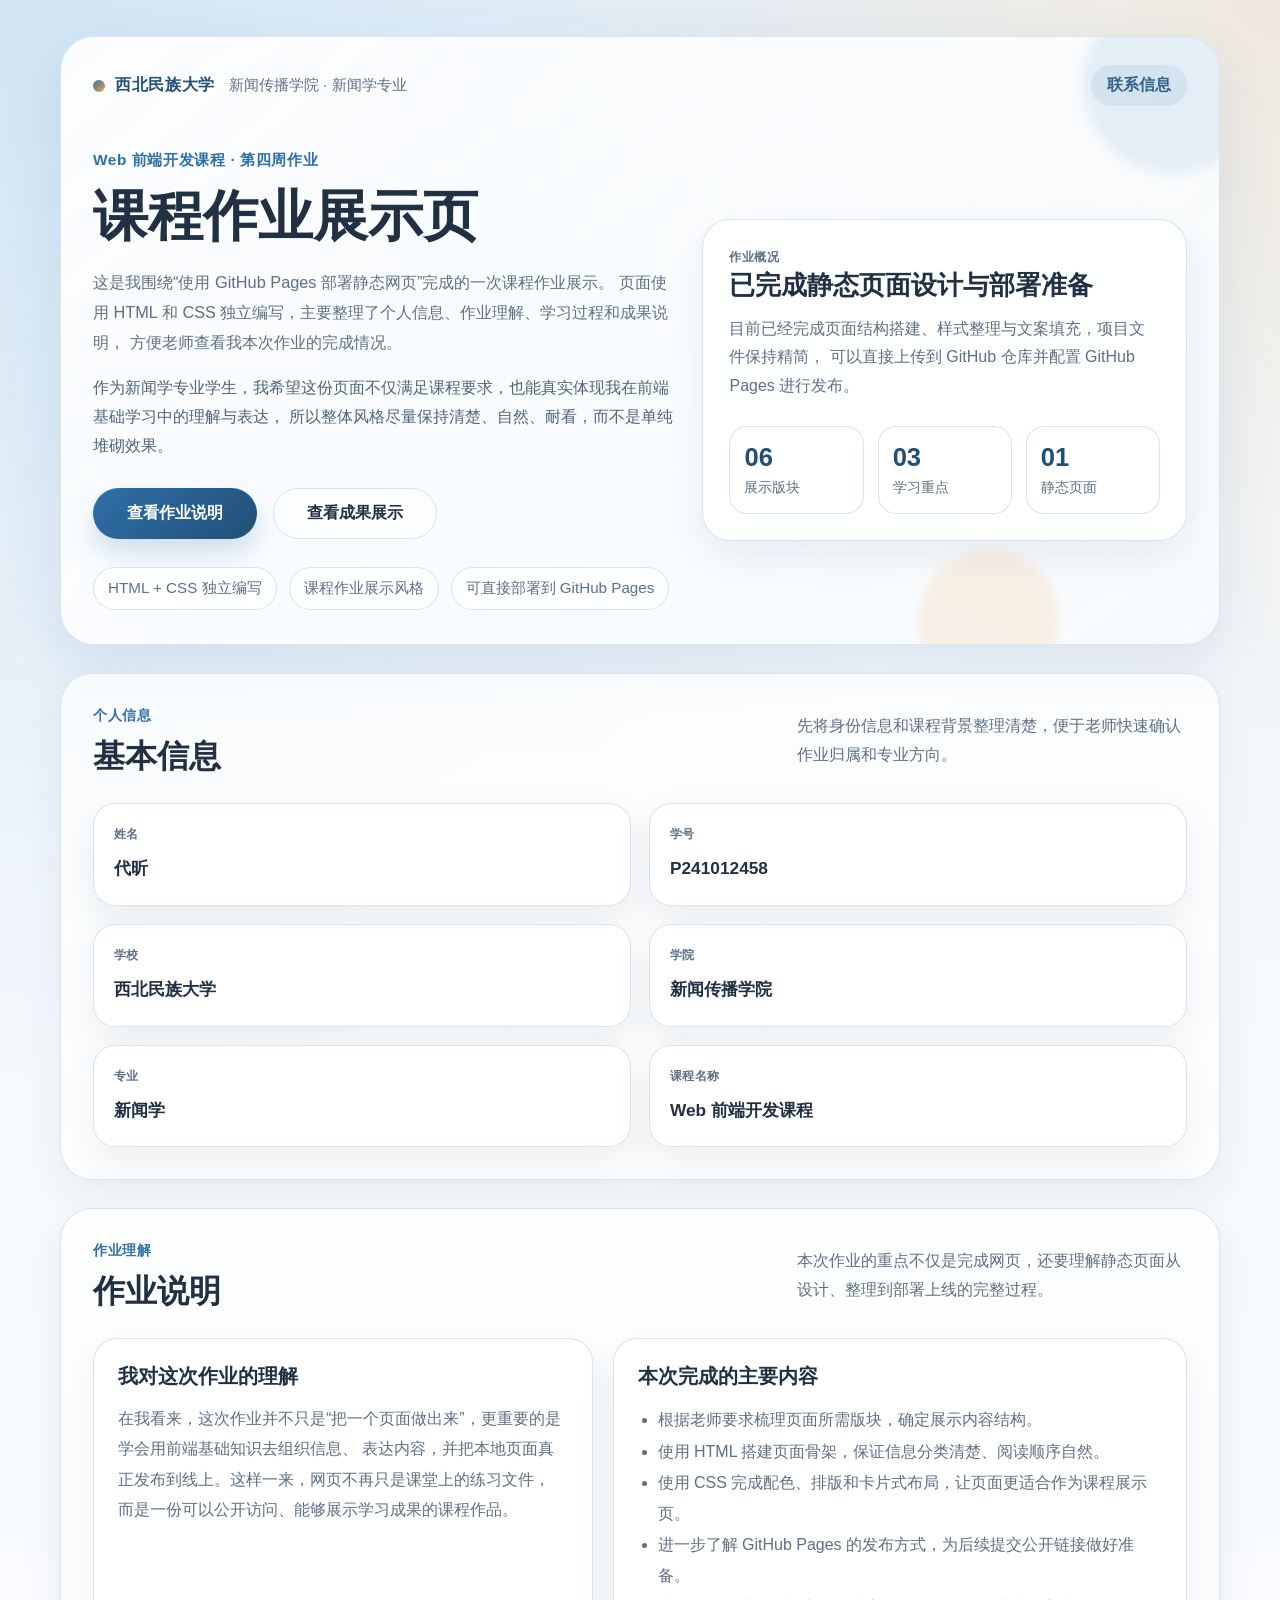
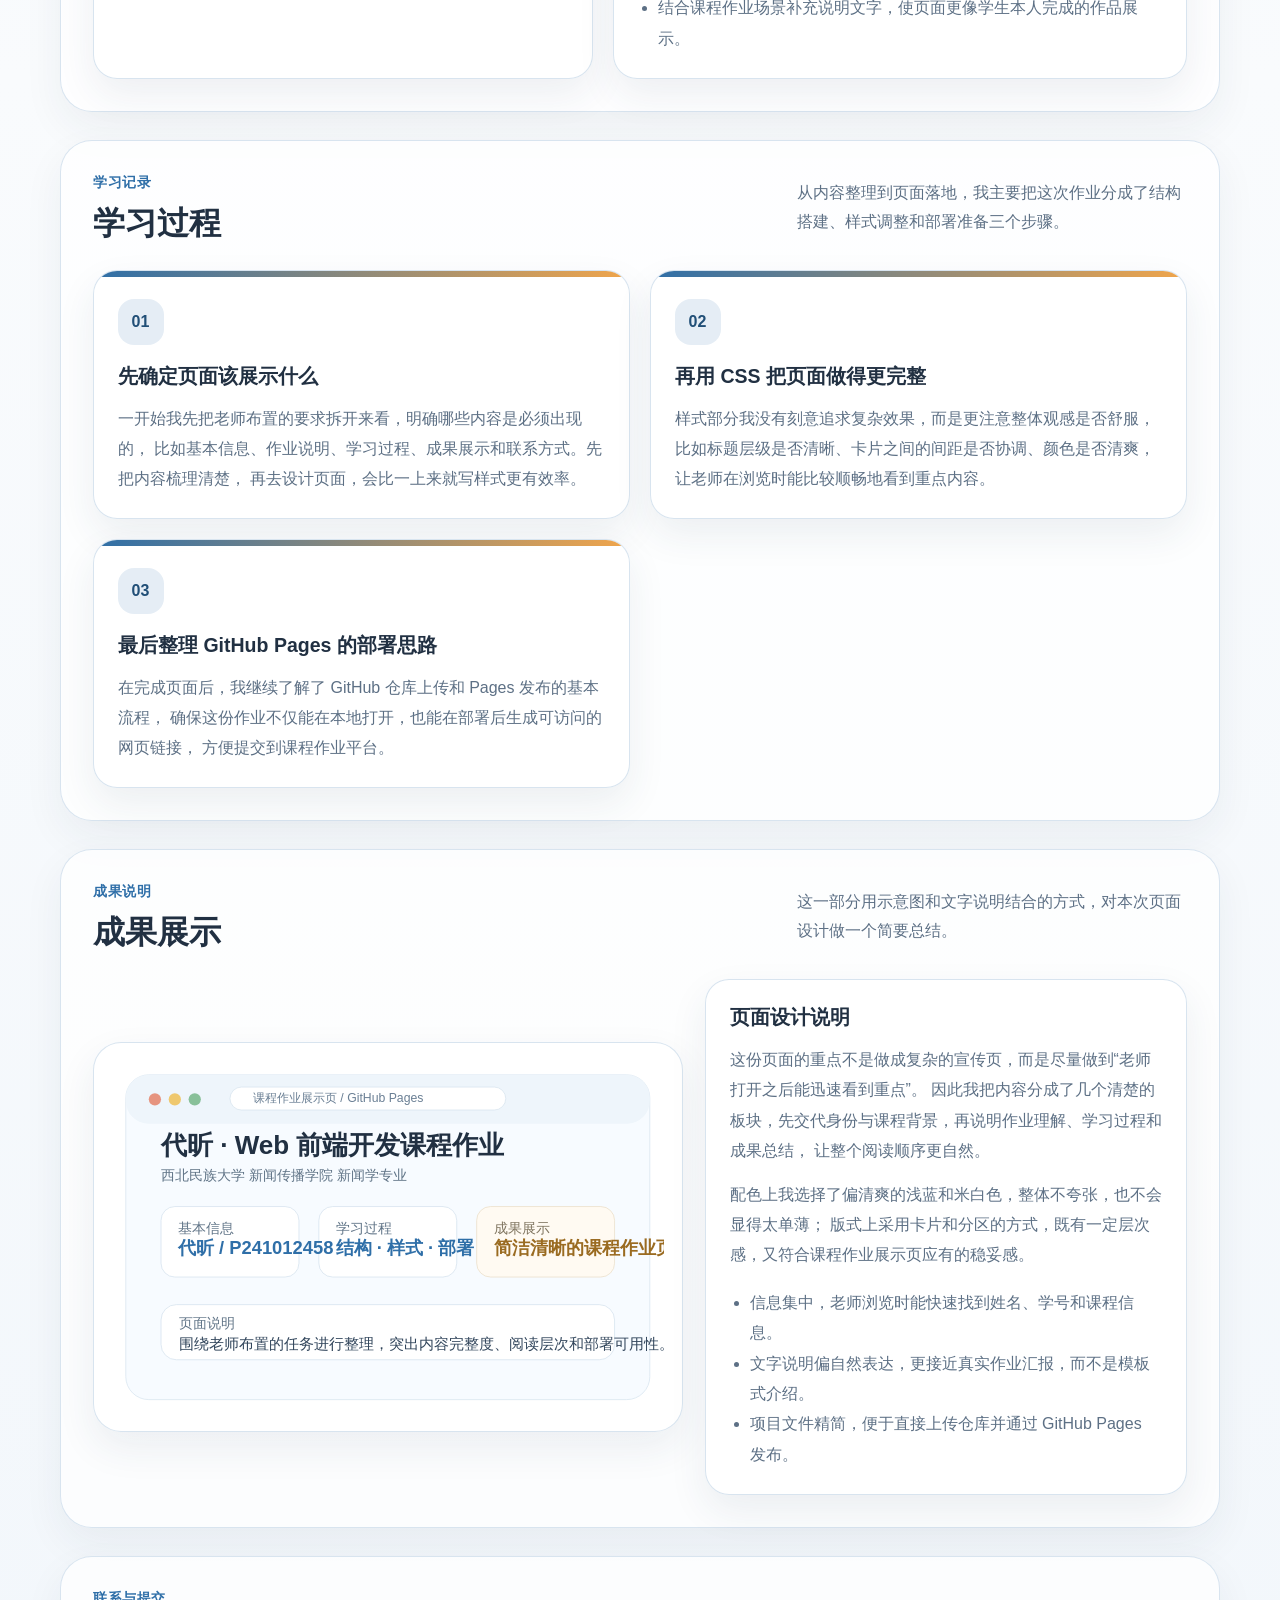
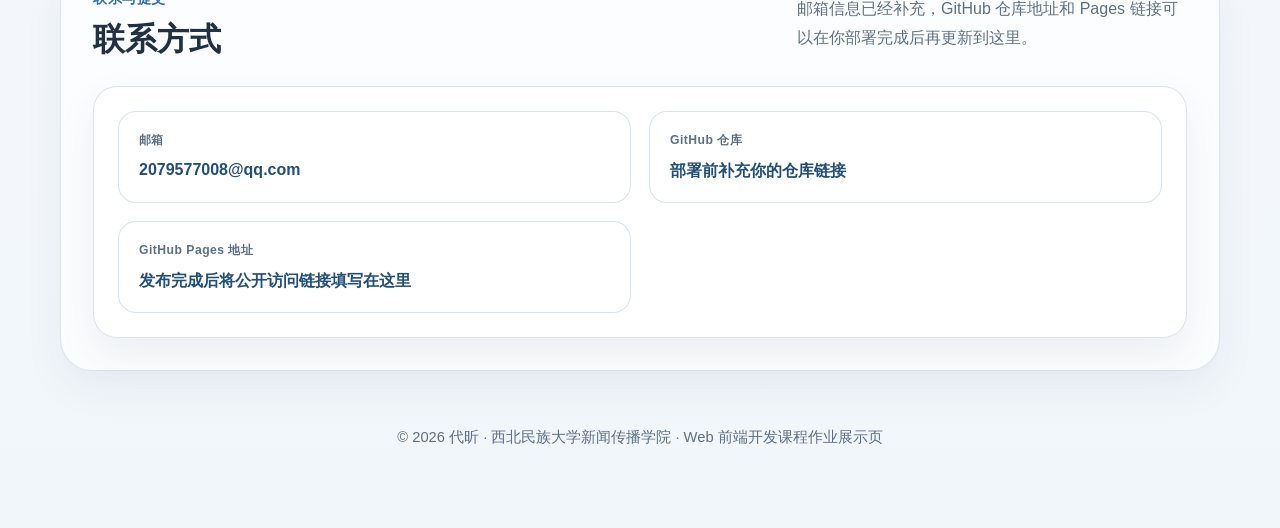
==== index.html @ 35ff0583 "Initial course assignment page Made-with: Cursor" ====
<!DOCTYPE html>
<html lang="zh-CN">
<head>
  <meta charset="UTF-8">
  <meta name="viewport" content="width=device-width, initial-scale=1.0">
  <title>课程作业展示页</title>
  <link rel="stylesheet" href="style.css">
</head>
<body>
  <div class="page-shell">
    <header class="hero">
      <nav class="topbar">
        <div class="brand-group">
          <span class="brand">西北民族大学</span>
          <span class="brand-note">新闻传播学院 · 新闻学专业</span>
        </div>
        <a class="topbar-link" href="#contact">联系信息</a>
      </nav>

      <section class="hero-content">
        <div class="hero-copy">
          <p class="eyebrow">Web 前端开发课程 · 第四周作业</p>
          <h1>课程作业展示页</h1>
          <p class="hero-text">
            这是我围绕“使用 GitHub Pages 部署静态网页”完成的一次课程作业展示。
            页面使用 HTML 和 CSS 独立编写，主要整理了个人信息、作业理解、学习过程和成果说明，
            方便老师查看我本次作业的完成情况。
          </p>
          <p class="hero-note">
            作为新闻学专业学生，我希望这份页面不仅满足课程要求，也能真实体现我在前端基础学习中的理解与表达，
            所以整体风格尽量保持清楚、自然、耐看，而不是单纯堆砌效果。
          </p>

          <div class="hero-actions">
            <a class="button button-primary" href="#overview">查看作业说明</a>
            <a class="button button-secondary" href="#showcase">查看成果展示</a>
          </div>

          <ul class="hero-tags">
            <li>HTML + CSS 独立编写</li>
            <li>课程作业展示风格</li>
            <li>可直接部署到 GitHub Pages</li>
          </ul>
        </div>

        <aside class="hero-panel">
          <p class="panel-label">作业概况</p>
          <h2>已完成静态页面设计与部署准备</h2>
          <p>
            目前已经完成页面结构搭建、样式整理与文案填充，项目文件保持精简，
            可以直接上传到 GitHub 仓库并配置 GitHub Pages 进行发布。
          </p>
          <div class="panel-stats">
            <div>
              <span class="stat-value">06</span>
              <span class="stat-label">展示版块</span>
            </div>
            <div>
              <span class="stat-value">03</span>
              <span class="stat-label">学习重点</span>
            </div>
            <div>
              <span class="stat-value">01</span>
              <span class="stat-label">静态页面</span>
            </div>
          </div>
        </aside>
      </section>
    </header>

    <main>
      <section class="section" id="profile">
        <div class="section-heading">
          <div>
            <p class="section-kicker">个人信息</p>
            <h2>基本信息</h2>
          </div>
          <p class="section-desc">
            先将身份信息和课程背景整理清楚，便于老师快速确认作业归属和专业方向。
          </p>
        </div>

        <div class="info-grid">
          <article class="info-card">
            <span class="info-label">姓名</span>
            <strong>代昕</strong>
          </article>
          <article class="info-card">
            <span class="info-label">学号</span>
            <strong>P241012458</strong>
          </article>
          <article class="info-card">
            <span class="info-label">学校</span>
            <strong>西北民族大学</strong>
          </article>
          <article class="info-card">
            <span class="info-label">学院</span>
            <strong>新闻传播学院</strong>
          </article>
          <article class="info-card">
            <span class="info-label">专业</span>
            <strong>新闻学</strong>
          </article>
          <article class="info-card">
            <span class="info-label">课程名称</span>
            <strong>Web 前端开发课程</strong>
          </article>
        </div>
      </section>

      <section class="section" id="overview">
        <div class="section-heading">
          <div>
            <p class="section-kicker">作业理解</p>
            <h2>作业说明</h2>
          </div>
          <p class="section-desc">
            本次作业的重点不仅是完成网页，还要理解静态页面从设计、整理到部署上线的完整过程。
          </p>
        </div>

        <div class="overview-grid">
          <article class="content-card">
            <h3>我对这次作业的理解</h3>
            <p>
              在我看来，这次作业并不只是“把一个页面做出来”，更重要的是学会用前端基础知识去组织信息、
              表达内容，并把本地页面真正发布到线上。这样一来，网页不再只是课堂上的练习文件，
              而是一份可以公开访问、能够展示学习成果的课程作品。
            </p>
          </article>

          <article class="content-card">
            <h3>本次完成的主要内容</h3>
            <ul class="task-list">
              <li>根据老师要求梳理页面所需版块，确定展示内容结构。</li>
              <li>使用 HTML 搭建页面骨架，保证信息分类清楚、阅读顺序自然。</li>
              <li>使用 CSS 完成配色、排版和卡片式布局，让页面更适合作为课程展示页。</li>
              <li>进一步了解 GitHub Pages 的发布方式，为后续提交公开链接做好准备。</li>
              <li>结合课程作业场景补充说明文字，使页面更像学生本人完成的作品展示。</li>
            </ul>
          </article>
        </div>
      </section>

      <section class="section" id="process">
        <div class="section-heading">
          <div>
            <p class="section-kicker">学习记录</p>
            <h2>学习过程</h2>
          </div>
          <p class="section-desc">
            从内容整理到页面落地，我主要把这次作业分成了结构搭建、样式调整和部署准备三个步骤。
          </p>
        </div>

        <div class="timeline">
          <article class="timeline-card">
            <span class="timeline-step">01</span>
            <h3>先确定页面该展示什么</h3>
            <p>
              一开始我先把老师布置的要求拆开来看，明确哪些内容是必须出现的，
              比如基本信息、作业说明、学习过程、成果展示和联系方式。先把内容梳理清楚，
              再去设计页面，会比一上来就写样式更有效率。
            </p>
          </article>

          <article class="timeline-card">
            <span class="timeline-step">02</span>
            <h3>再用 CSS 把页面做得更完整</h3>
            <p>
              样式部分我没有刻意追求复杂效果，而是更注意整体观感是否舒服，
              比如标题层级是否清晰、卡片之间的间距是否协调、颜色是否清爽，
              让老师在浏览时能比较顺畅地看到重点内容。
            </p>
          </article>

          <article class="timeline-card">
            <span class="timeline-step">03</span>
            <h3>最后整理 GitHub Pages 的部署思路</h3>
            <p>
              在完成页面后，我继续了解了 GitHub 仓库上传和 Pages 发布的基本流程，
              确保这份作业不仅能在本地打开，也能在部署后生成可访问的网页链接，
              方便提交到课程作业平台。
            </p>
          </article>
        </div>
      </section>

      <section class="section" id="showcase">
        <div class="section-heading">
          <div>
            <p class="section-kicker">成果说明</p>
            <h2>成果展示</h2>
          </div>
          <p class="section-desc">
            这一部分用示意图和文字说明结合的方式，对本次页面设计做一个简要总结。
          </p>
        </div>

        <div class="showcase-grid">
          <figure class="showcase-figure">
            <svg viewBox="0 0 720 460" aria-label="课程作业展示页效果示意图" role="img">
              <rect x="18" y="18" width="684" height="424" rx="30" fill="#f7fbff" stroke="#d8e5f0"></rect>
              <rect x="18" y="18" width="684" height="64" rx="30" fill="#eef5fb"></rect>
              <circle cx="56" cy="50" r="8" fill="#e6947f"></circle>
              <circle cx="82" cy="50" r="8" fill="#efc86e"></circle>
              <circle cx="108" cy="50" r="8" fill="#88c099"></circle>
              <rect x="154" y="34" width="360" height="30" rx="15" fill="#ffffff" stroke="#d7e4ef"></rect>
              <text x="184" y="54" font-size="16" fill="#6a7f94" font-family="Microsoft YaHei, sans-serif">课程作业展示页 / GitHub Pages</text>

              <text x="64" y="122" font-size="34" font-weight="700" fill="#213042" font-family="Microsoft YaHei, sans-serif">代昕 · Web 前端开发课程作业</text>
              <text x="64" y="156" font-size="18" fill="#607487" font-family="Microsoft YaHei, sans-serif">西北民族大学 新闻传播学院 新闻学专业</text>

              <rect x="64" y="190" width="180" height="92" rx="18" fill="#ffffff" stroke="#d6e3ee"></rect>
              <rect x="270" y="190" width="180" height="92" rx="18" fill="#ffffff" stroke="#d6e3ee"></rect>
              <rect x="476" y="190" width="180" height="92" rx="18" fill="#fffaf2" stroke="#eadfca"></rect>

              <text x="86" y="224" font-size="18" fill="#607487" font-family="Microsoft YaHei, sans-serif">基本信息</text>
              <text x="86" y="252" font-size="24" font-weight="700" fill="#2f6fa8" font-family="Microsoft YaHei, sans-serif">代昕 / P241012458</text>

              <text x="292" y="224" font-size="18" fill="#607487" font-family="Microsoft YaHei, sans-serif">学习过程</text>
              <text x="292" y="252" font-size="24" font-weight="700" fill="#2f6fa8" font-family="Microsoft YaHei, sans-serif">结构 · 样式 · 部署</text>

              <text x="498" y="224" font-size="18" fill="#7f745f" font-family="Microsoft YaHei, sans-serif">成果展示</text>
              <text x="498" y="252" font-size="24" font-weight="700" fill="#9a6b21" font-family="Microsoft YaHei, sans-serif">简洁清晰的课程作业页</text>

              <rect x="64" y="318" width="592" height="72" rx="20" fill="#ffffff" stroke="#d6e3ee"></rect>
              <text x="88" y="348" font-size="18" fill="#607487" font-family="Microsoft YaHei, sans-serif">页面说明</text>
              <text x="88" y="376" font-size="20" fill="#31455b" font-family="Microsoft YaHei, sans-serif">围绕老师布置的任务进行整理，突出内容完整度、阅读层次和部署可用性。</text>
            </svg>
          </figure>

          <article class="content-card showcase-copy">
            <h3>页面设计说明</h3>
            <p>
              这份页面的重点不是做成复杂的宣传页，而是尽量做到“老师打开之后能迅速看到重点”。
              因此我把内容分成了几个清楚的板块，先交代身份与课程背景，再说明作业理解、学习过程和成果总结，
              让整个阅读顺序更自然。
            </p>
            <p>
              配色上我选择了偏清爽的浅蓝和米白色，整体不夸张，也不会显得太单薄；
              版式上采用卡片和分区的方式，既有一定层次感，又符合课程作业展示页应有的稳妥感。
            </p>
            <ul class="showcase-list">
              <li>信息集中，老师浏览时能快速找到姓名、学号和课程信息。</li>
              <li>文字说明偏自然表达，更接近真实作业汇报，而不是模板式介绍。</li>
              <li>项目文件精简，便于直接上传仓库并通过 GitHub Pages 发布。</li>
            </ul>
          </article>
        </div>
      </section>

      <section class="section" id="contact">
        <div class="section-heading">
          <div>
            <p class="section-kicker">联系与提交</p>
            <h2>联系方式</h2>
          </div>
          <p class="section-desc">
            邮箱信息已经补充，GitHub 仓库地址和 Pages 链接可以在你部署完成后再更新到这里。
          </p>
        </div>

        <div class="contact-panel">
          <div>
            <p class="contact-label">邮箱</p>
            <a href="mailto:2079577008@qq.com">2079577008@qq.com</a>
          </div>
          <div>
            <p class="contact-label">GitHub 仓库</p>
            <span>部署前补充你的仓库链接</span>
          </div>
          <div>
            <p class="contact-label">GitHub Pages 地址</p>
            <span>发布完成后将公开访问链接填写在这里</span>
          </div>
        </div>
      </section>
    </main>

    <footer class="footer">
      <p>© 2026 代昕 · 西北民族大学新闻传播学院 · Web 前端开发课程作业展示页</p>
    </footer>
  </div>
</body>
</html>
---- style.css ----
:root {
  --bg: #f3f7fb;
  --surface: rgba(255, 255, 255, 0.86);
  --surface-strong: #ffffff;
  --line: #d6e3ee;
  --text: #213042;
  --muted: #5d7085;
  --primary: #2f6fa8;
  --primary-deep: #214f77;
  --accent: #f0a54b;
  --shadow: 0 22px 56px rgba(47, 111, 168, 0.12);
  --radius-lg: 28px;
  --radius-md: 18px;
  --content-width: 1160px;
}

* {
  box-sizing: border-box;
}

html {
  scroll-behavior: smooth;
}

body {
  margin: 0;
  font-family: "Segoe UI", "PingFang SC", "Microsoft YaHei", sans-serif;
  color: var(--text);
  background:
    radial-gradient(circle at top left, rgba(136, 185, 223, 0.28), transparent 28%),
    radial-gradient(circle at top right, rgba(240, 165, 75, 0.16), transparent 20%),
    linear-gradient(180deg, #eef5fb 0%, #f9fbfd 45%, #f1f6fb 100%);
}

a {
  color: inherit;
  text-decoration: none;
}

img,
svg {
  display: block;
  max-width: 100%;
}

.page-shell {
  width: min(calc(100% - 80px), var(--content-width));
  margin: 36px auto 48px;
}

.hero,
.section,
.footer {
  position: relative;
}

.hero {
  padding: 28px 32px 34px;
  background: linear-gradient(140deg, rgba(255, 255, 255, 0.92), rgba(247, 251, 255, 0.86));
  border: 1px solid rgba(214, 227, 238, 0.9);
  border-radius: 34px;
  box-shadow: var(--shadow);
  overflow: hidden;
}

.hero::before,
.hero::after {
  content: "";
  position: absolute;
  border-radius: 50%;
  filter: blur(6px);
}

.hero::before {
  width: 180px;
  height: 180px;
  right: -44px;
  top: -44px;
  background: rgba(136, 185, 223, 0.18);
}

.hero::after {
  width: 140px;
  height: 140px;
  right: 160px;
  bottom: -46px;
  background: rgba(240, 165, 75, 0.14);
}

.topbar {
  display: flex;
  align-items: center;
  justify-content: space-between;
  margin-bottom: 44px;
}

.brand-group {
  display: flex;
  align-items: center;
  gap: 14px;
  flex-wrap: wrap;
}

.brand {
  display: inline-flex;
  align-items: center;
  gap: 10px;
  font-size: 1rem;
  font-weight: 700;
  letter-spacing: 0.04em;
  color: var(--primary-deep);
}

.brand::before {
  content: "";
  width: 12px;
  height: 12px;
  border-radius: 50%;
  background: linear-gradient(135deg, var(--primary), var(--accent));
}

.brand-note {
  color: var(--muted);
  font-size: 0.96rem;
}

.topbar-link {
  padding: 10px 16px;
  border-radius: 999px;
  background: rgba(47, 111, 168, 0.1);
  color: var(--primary-deep);
  font-weight: 600;
}

.hero-content {
  display: grid;
  grid-template-columns: 1.35fr 0.95fr;
  gap: 28px;
  align-items: center;
}

.eyebrow,
.section-kicker,
.panel-label,
.contact-label,
.info-label {
  letter-spacing: 0.04em;
}

.eyebrow {
  margin: 0 0 16px;
  font-size: 0.96rem;
  font-weight: 700;
  color: var(--primary);
}

.hero h1 {
  margin: 0;
  font-family: "Noto Serif SC", "Source Han Serif SC", "STSong", serif;
  font-size: 3.45rem;
  line-height: 1.08;
}

.hero-text {
  max-width: 680px;
  margin: 20px 0 0;
  color: var(--muted);
  font-size: 1.02rem;
  line-height: 1.85;
}

.hero-note {
  max-width: 680px;
  margin: 16px 0 0;
  color: #4e6478;
  line-height: 1.82;
}

.hero-actions {
  display: flex;
  gap: 16px;
  margin-top: 28px;
}

.button {
  display: inline-flex;
  align-items: center;
  justify-content: center;
  min-width: 164px;
  padding: 14px 22px;
  border-radius: 999px;
  font-weight: 700;
  transition: transform 0.2s ease, box-shadow 0.2s ease;
}

.button:hover {
  transform: translateY(-2px);
}

.button-primary {
  color: #ffffff;
  background: linear-gradient(135deg, var(--primary), var(--primary-deep));
  box-shadow: 0 14px 28px rgba(47, 111, 168, 0.22);
}

.button-secondary {
  border: 1px solid var(--line);
  background: rgba(255, 255, 255, 0.72);
}

.hero-tags {
  display: flex;
  gap: 12px;
  flex-wrap: wrap;
  margin: 28px 0 0;
  padding: 0;
  list-style: none;
}

.hero-tags li {
  padding: 10px 14px;
  border-radius: 999px;
  background: rgba(255, 255, 255, 0.82);
  border: 1px solid rgba(214, 227, 238, 0.95);
  color: var(--muted);
  font-size: 0.95rem;
}

.hero-panel,
.content-card,
.timeline-card,
.contact-panel,
.info-card {
  background: var(--surface);
  border: 1px solid rgba(214, 227, 238, 0.94);
  box-shadow: 0 16px 38px rgba(38, 65, 90, 0.08);
  backdrop-filter: blur(8px);
}

.hero-panel {
  padding: 26px;
  border-radius: var(--radius-lg);
}

.panel-label {
  margin: 0 0 10px;
  font-size: 0.78rem;
  font-weight: 700;
  color: var(--primary);
}

.hero-panel h2 {
  margin: 0 0 12px;
  font-size: 1.6rem;
  line-height: 1.35;
}

.hero-panel p {
  margin: 0;
  color: var(--muted);
  line-height: 1.78;
}

.panel-stats {
  display: grid;
  grid-template-columns: repeat(3, 1fr);
  gap: 14px;
  margin-top: 26px;
}

.panel-stats div {
  padding: 16px 14px;
  border-radius: 18px;
  background: rgba(255, 255, 255, 0.84);
  border: 1px solid rgba(214, 227, 238, 0.95);
}

.stat-value {
  display: block;
  margin-bottom: 6px;
  font-size: 1.6rem;
  font-weight: 800;
  color: var(--primary-deep);
}

.stat-label {
  color: var(--muted);
  font-size: 0.9rem;
}

.section {
  margin-top: 28px;
  padding: 32px;
  border-radius: 32px;
  background: rgba(255, 255, 255, 0.74);
  border: 1px solid rgba(214, 227, 238, 0.94);
  box-shadow: 0 16px 42px rgba(33, 48, 66, 0.06);
}

.section-heading {
  display: flex;
  align-items: flex-start;
  justify-content: space-between;
  gap: 20px;
  margin-bottom: 24px;
}

.section-kicker {
  margin: 0 0 10px;
  font-size: 0.88rem;
  font-weight: 700;
  color: var(--primary);
}

.section-heading h2 {
  margin: 0;
  font-family: "Noto Serif SC", "Source Han Serif SC", "STSong", serif;
  font-size: 2rem;
}

.section-desc {
  max-width: 390px;
  margin: 6px 0 0;
  color: var(--muted);
  line-height: 1.8;
}

.info-grid {
  display: grid;
  grid-template-columns: repeat(3, 1fr);
  gap: 18px;
}

.info-card {
  padding: 22px 20px;
  border-radius: 22px;
}

.info-label {
  display: block;
  margin-bottom: 12px;
  font-size: 0.76rem;
  font-weight: 700;
  color: var(--muted);
}

.info-card strong {
  display: block;
  font-size: 1.08rem;
  line-height: 1.6;
}

.overview-grid {
  display: grid;
  grid-template-columns: 1fr 1.15fr;
  gap: 20px;
}

.content-card {
  padding: 24px;
  border-radius: 24px;
}

.content-card h3,
.timeline-card h3 {
  margin: 0 0 14px;
  font-size: 1.22rem;
}

.content-card p,
.timeline-card p {
  margin: 0;
  color: var(--muted);
  line-height: 1.88;
}

.task-list {
  margin: 0;
  padding-left: 20px;
  color: var(--muted);
  line-height: 1.95;
}

.timeline {
  display: grid;
  grid-template-columns: repeat(3, 1fr);
  gap: 20px;
}

.timeline-card {
  position: relative;
  padding: 28px 24px 24px;
  border-radius: 24px;
  overflow: hidden;
}

.timeline-card::before {
  content: "";
  position: absolute;
  inset: 0 0 auto 0;
  height: 6px;
  background: linear-gradient(90deg, var(--primary), var(--accent));
}

.timeline-step {
  display: inline-flex;
  align-items: center;
  justify-content: center;
  width: 46px;
  height: 46px;
  margin-bottom: 18px;
  border-radius: 16px;
  background: rgba(47, 111, 168, 0.12);
  color: var(--primary-deep);
  font-weight: 800;
}

.showcase-grid {
  display: grid;
  grid-template-columns: 1.1fr 0.9fr;
  gap: 22px;
  align-items: center;
}

.showcase-figure {
  margin: 0;
  padding: 18px;
  border-radius: 28px;
  background: rgba(255, 255, 255, 0.8);
  border: 1px solid rgba(214, 227, 238, 0.94);
  box-shadow: 0 16px 38px rgba(38, 65, 90, 0.08);
}

.showcase-copy {
  height: 100%;
  display: flex;
  flex-direction: column;
  justify-content: center;
}

.showcase-copy p + p {
  margin-top: 14px;
}

.showcase-list {
  margin: 18px 0 0;
  padding-left: 20px;
  color: var(--muted);
  line-height: 1.9;
}

.contact-panel {
  display: grid;
  grid-template-columns: repeat(3, 1fr);
  gap: 18px;
  padding: 24px;
  border-radius: 24px;
}

.contact-panel div {
  padding: 20px;
  border-radius: 18px;
  background: rgba(255, 255, 255, 0.78);
  border: 1px solid rgba(214, 227, 238, 0.96);
}

.contact-label {
  margin: 0 0 12px;
  font-size: 0.76rem;
  font-weight: 700;
  color: var(--muted);
}

.contact-panel a,
.contact-panel span {
  color: var(--primary-deep);
  font-weight: 600;
  word-break: break-all;
}

.footer {
  margin-top: 24px;
  padding: 18px 24px;
  text-align: center;
  color: var(--muted);
  font-size: 0.92rem;
}

@media (max-width: 1280px) {
  .hero-content {
    grid-template-columns: 1.2fr 1fr;
  }

  .info-grid,
  .timeline,
  .contact-panel {
    grid-template-columns: repeat(2, 1fr);
  }
}

@media (max-width: 980px) {
  .page-shell {
    width: min(calc(100% - 36px), var(--content-width));
    margin: 18px auto 32px;
  }

  .hero,
  .section {
    padding: 24px;
  }

  .section-heading {
    flex-direction: column;
  }

  .section-desc {
    max-width: 100%;
    margin-top: 0;
  }

  .topbar {
    margin-bottom: 28px;
  }

  .hero-content,
  .overview-grid,
  .showcase-grid {
    grid-template-columns: 1fr;
  }

  .hero h1 {
    font-size: 2.8rem;
  }

  .panel-stats,
  .info-grid,
  .timeline,
  .contact-panel {
    grid-template-columns: repeat(2, 1fr);
  }
}

@media (max-width: 680px) {
  .page-shell {
    width: min(calc(100% - 24px), var(--content-width));
  }

  .hero,
  .section {
    padding: 20px;
    border-radius: 24px;
  }

  .topbar,
  .hero-actions,
  .section-heading {
    flex-direction: column;
    align-items: flex-start;
  }

  .brand-group {
    flex-direction: column;
    align-items: flex-start;
    gap: 6px;
  }

  .hero h1 {
    font-size: 2.2rem;
  }

  .hero-text,
  .content-card p,
  .timeline-card p,
  .task-list {
    line-height: 1.72;
  }

  .button {
    width: 100%;
  }

  .panel-stats,
  .info-grid,
  .timeline,
  .contact-panel {
    grid-template-columns: 1fr;
  }
}
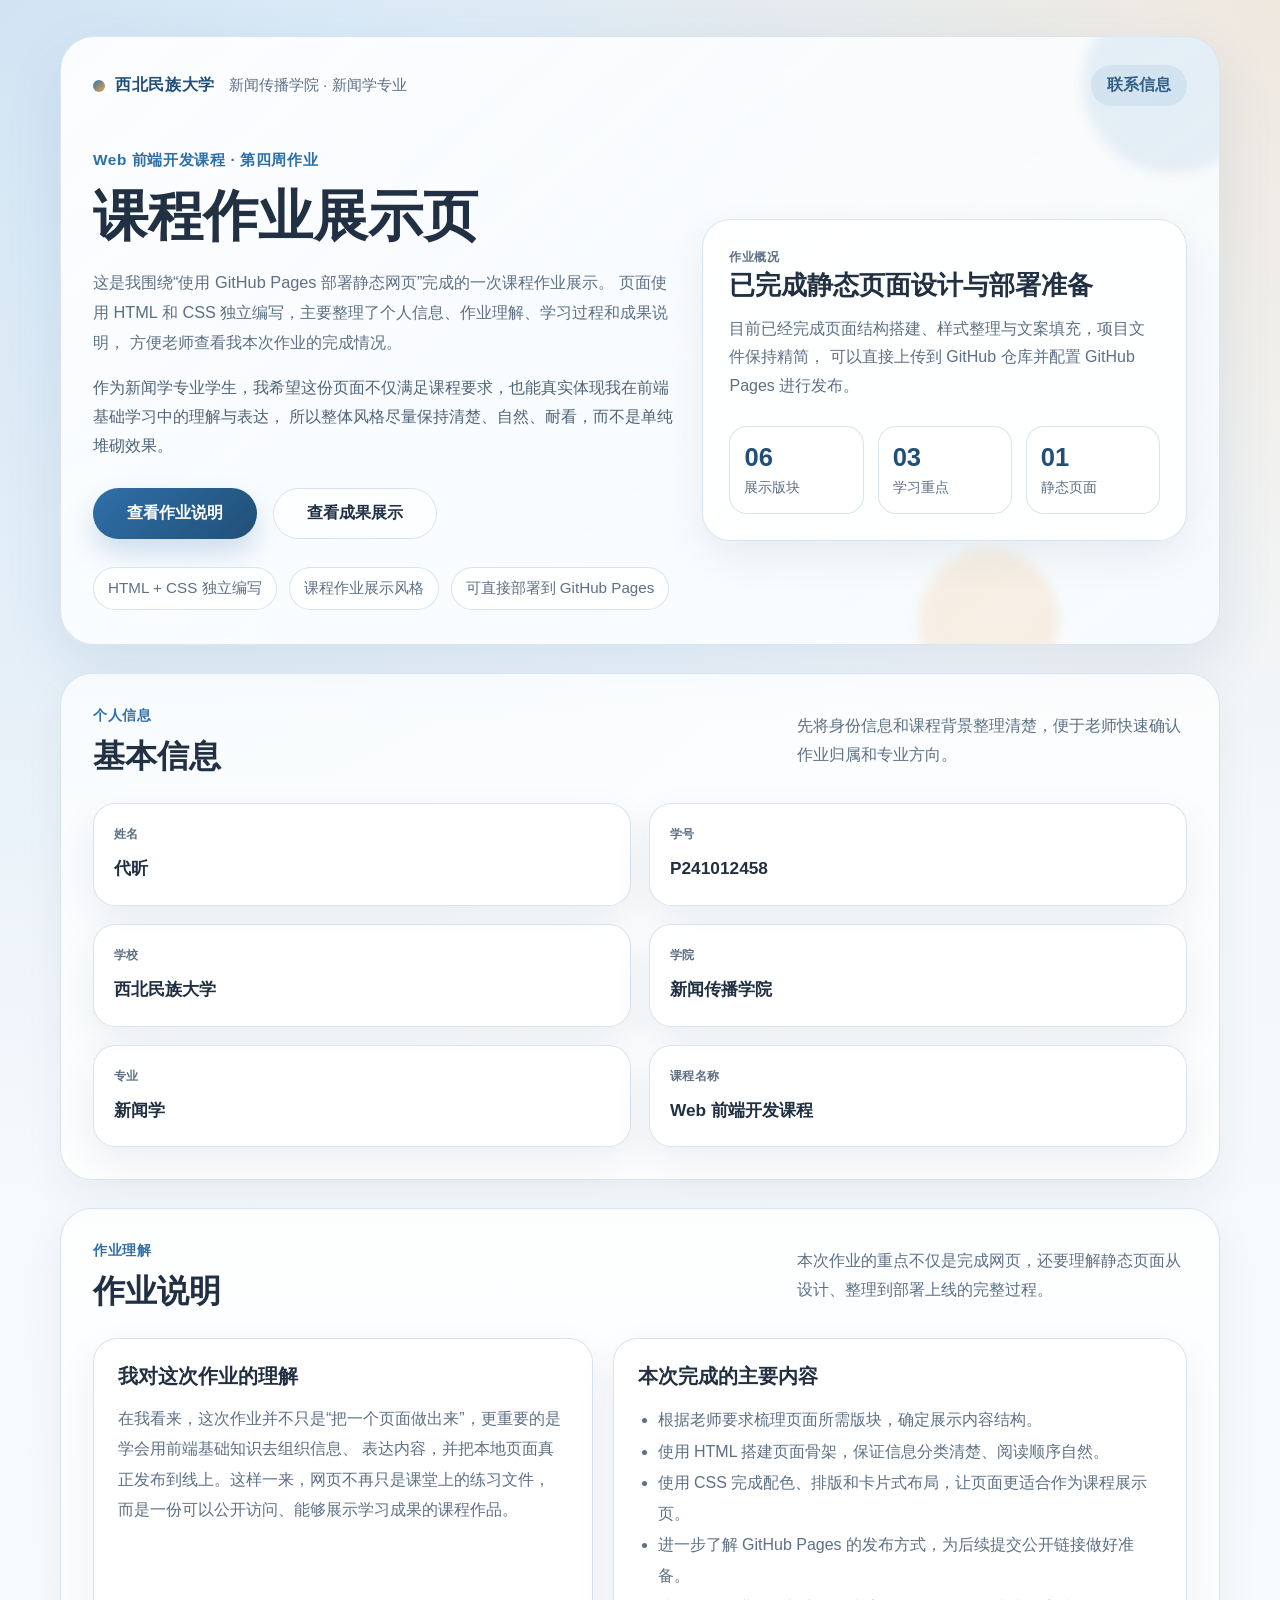
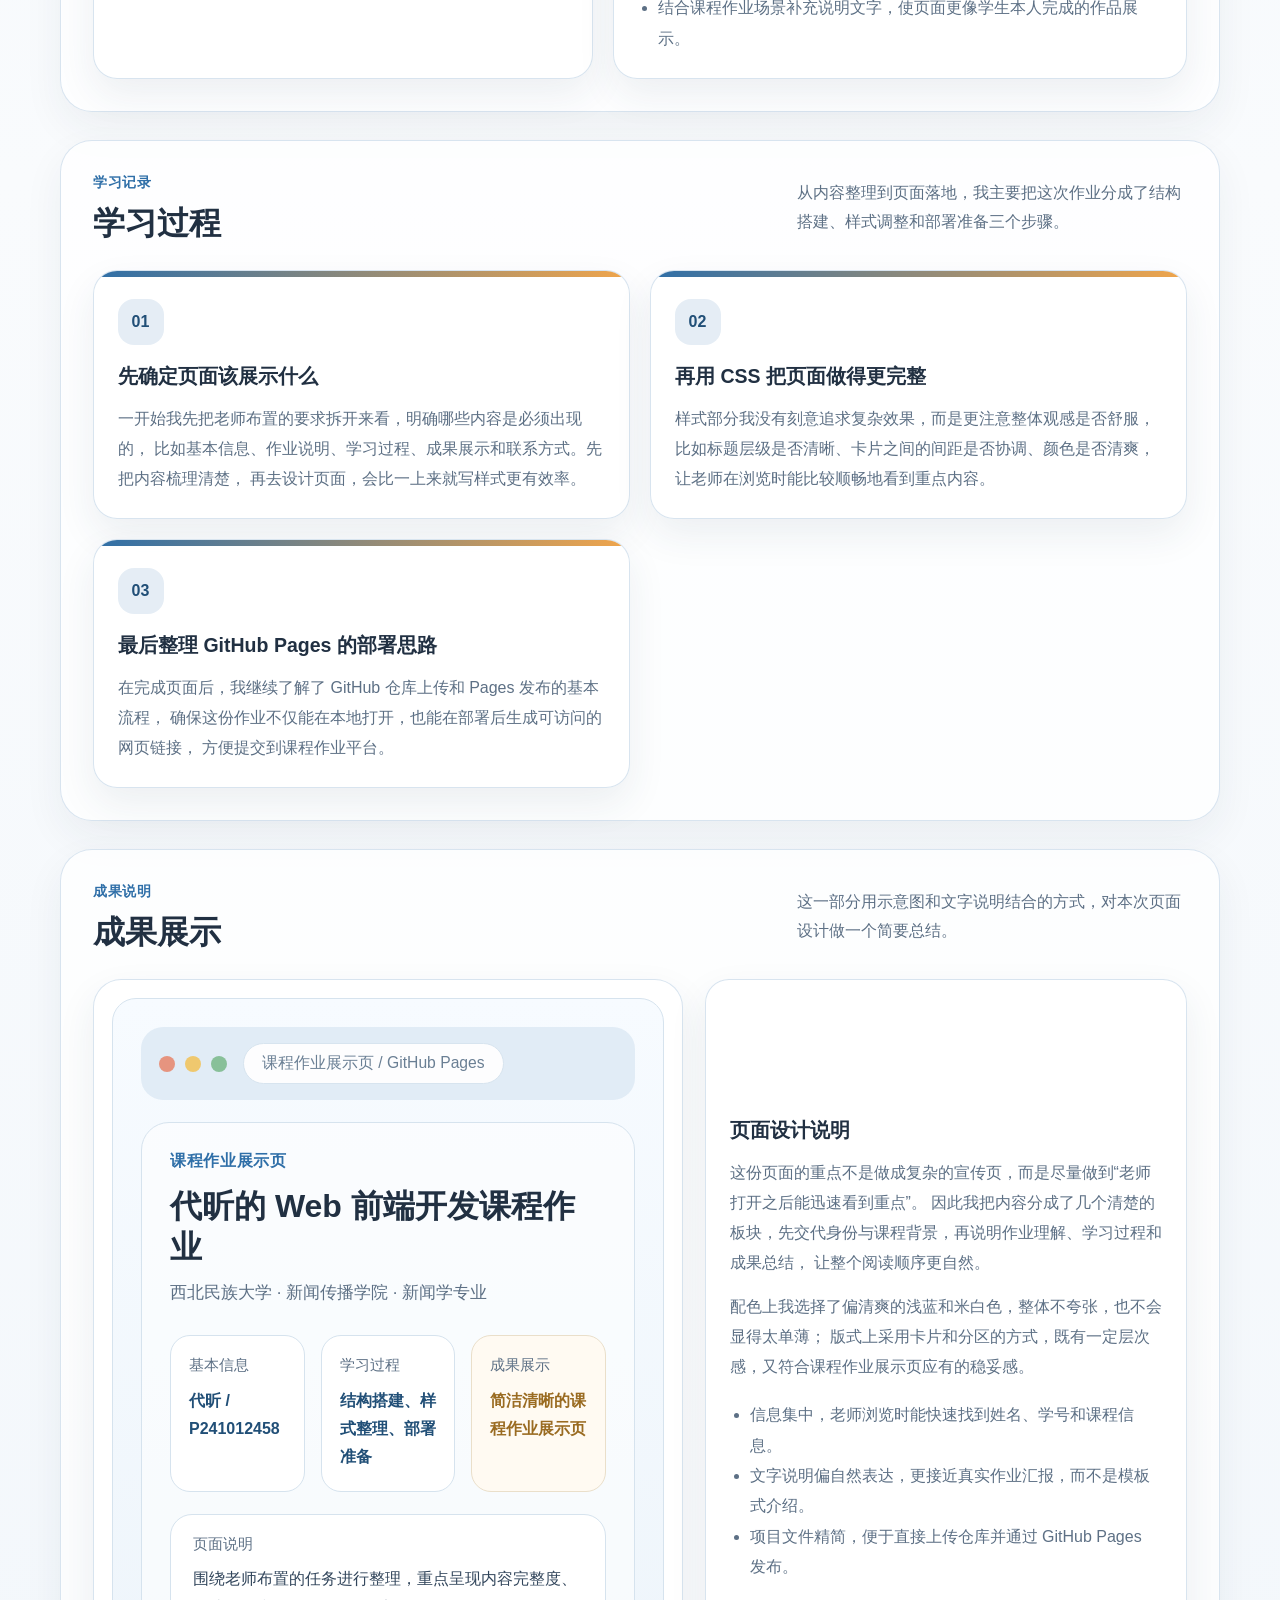
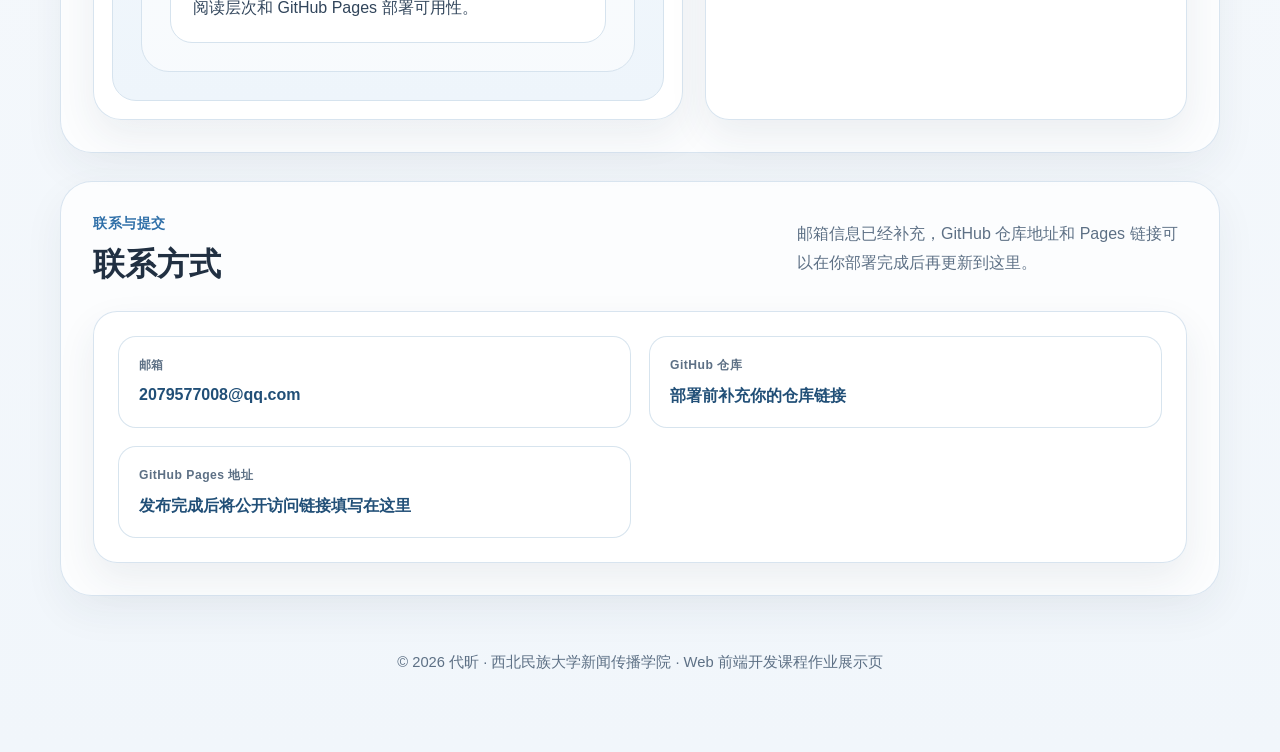
==== commit e198354d: "Update page content and styles Made-with: Cursor" ====
--- a/index.html
+++ b/index.html
@@ -199,35 +199,42 @@
 
         <div class="showcase-grid">
           <figure class="showcase-figure">
-            <svg viewBox="0 0 720 460" aria-label="课程作业展示页效果示意图" role="img">
-              <rect x="18" y="18" width="684" height="424" rx="30" fill="#f7fbff" stroke="#d8e5f0"></rect>
-              <rect x="18" y="18" width="684" height="64" rx="30" fill="#eef5fb"></rect>
-              <circle cx="56" cy="50" r="8" fill="#e6947f"></circle>
-              <circle cx="82" cy="50" r="8" fill="#efc86e"></circle>
-              <circle cx="108" cy="50" r="8" fill="#88c099"></circle>
-              <rect x="154" y="34" width="360" height="30" rx="15" fill="#ffffff" stroke="#d7e4ef"></rect>
-              <text x="184" y="54" font-size="16" fill="#6a7f94" font-family="Microsoft YaHei, sans-serif">课程作业展示页 / GitHub Pages</text>
-
-              <text x="64" y="122" font-size="34" font-weight="700" fill="#213042" font-family="Microsoft YaHei, sans-serif">代昕 · Web 前端开发课程作业</text>
-              <text x="64" y="156" font-size="18" fill="#607487" font-family="Microsoft YaHei, sans-serif">西北民族大学 新闻传播学院 新闻学专业</text>
-
-              <rect x="64" y="190" width="180" height="92" rx="18" fill="#ffffff" stroke="#d6e3ee"></rect>
-              <rect x="270" y="190" width="180" height="92" rx="18" fill="#ffffff" stroke="#d6e3ee"></rect>
-              <rect x="476" y="190" width="180" height="92" rx="18" fill="#fffaf2" stroke="#eadfca"></rect>
-
-              <text x="86" y="224" font-size="18" fill="#607487" font-family="Microsoft YaHei, sans-serif">基本信息</text>
-              <text x="86" y="252" font-size="24" font-weight="700" fill="#2f6fa8" font-family="Microsoft YaHei, sans-serif">代昕 / P241012458</text>
-
-              <text x="292" y="224" font-size="18" fill="#607487" font-family="Microsoft YaHei, sans-serif">学习过程</text>
-              <text x="292" y="252" font-size="24" font-weight="700" fill="#2f6fa8" font-family="Microsoft YaHei, sans-serif">结构 · 样式 · 部署</text>
-
-              <text x="498" y="224" font-size="18" fill="#7f745f" font-family="Microsoft YaHei, sans-serif">成果展示</text>
-              <text x="498" y="252" font-size="24" font-weight="700" fill="#9a6b21" font-family="Microsoft YaHei, sans-serif">简洁清晰的课程作业页</text>
-
-              <rect x="64" y="318" width="592" height="72" rx="20" fill="#ffffff" stroke="#d6e3ee"></rect>
-              <text x="88" y="348" font-size="18" fill="#607487" font-family="Microsoft YaHei, sans-serif">页面说明</text>
-              <text x="88" y="376" font-size="20" fill="#31455b" font-family="Microsoft YaHei, sans-serif">围绕老师布置的任务进行整理，突出内容完整度、阅读层次和部署可用性。</text>
-            </svg>
+            <div class="browser-mock" aria-label="课程作业展示页效果示意图" role="img">
+              <div class="browser-top">
+                <div class="browser-dots" aria-hidden="true">
+                  <span class="dot dot-red"></span>
+                  <span class="dot dot-yellow"></span>
+                  <span class="dot dot-green"></span>
+                </div>
+                <div class="browser-address">课程作业展示页 / GitHub Pages</div>
+              </div>
+
+              <div class="browser-body">
+                <p class="mock-kicker">课程作业展示页</p>
+                <h4>代昕的 Web 前端开发课程作业</h4>
+                <p class="mock-subtitle">西北民族大学 · 新闻传播学院 · 新闻学专业</p>
+
+                <div class="mock-cards">
+                  <article class="mock-card">
+                    <span class="mock-card-title">基本信息</span>
+                    <strong class="mock-card-text">代昕 / P241012458</strong>
+                  </article>
+                  <article class="mock-card">
+                    <span class="mock-card-title">学习过程</span>
+                    <strong class="mock-card-text">结构搭建、样式整理、部署准备</strong>
+                  </article>
+                  <article class="mock-card mock-card-accent">
+                    <span class="mock-card-title">成果展示</span>
+                    <strong class="mock-card-text">简洁清晰的课程作业展示页</strong>
+                  </article>
+                </div>
+
+                <div class="mock-summary">
+                  <span class="mock-summary-label">页面说明</span>
+                  <p>围绕老师布置的任务进行整理，重点呈现内容完整度、阅读层次和 GitHub Pages 部署可用性。</p>
+                </div>
+              </div>
+            </div>
           </figure>
 
           <article class="content-card showcase-copy">
--- a/style.css
+++ b/style.css
@@ -431,6 +431,147 @@
   box-shadow: 0 16px 38px rgba(38, 65, 90, 0.08);
 }
 
+.browser-mock {
+  padding: 28px;
+  border-radius: 24px;
+  background: linear-gradient(180deg, #f7fbff 0%, #eef5fb 100%);
+  border: 1px solid #d6e3ee;
+}
+
+.browser-top {
+  display: flex;
+  align-items: center;
+  gap: 16px;
+  padding: 16px 18px;
+  border-radius: 22px;
+  background: rgba(220, 232, 244, 0.78);
+}
+
+.browser-dots {
+  display: flex;
+  gap: 10px;
+  flex-shrink: 0;
+}
+
+.dot {
+  width: 16px;
+  height: 16px;
+  border-radius: 50%;
+}
+
+.dot-red {
+  background: #e6947f;
+}
+
+.dot-yellow {
+  background: #efc86e;
+}
+
+.dot-green {
+  background: #88c099;
+}
+
+.browser-address {
+  min-width: 0;
+  padding: 9px 18px;
+  border-radius: 999px;
+  background: rgba(255, 255, 255, 0.92);
+  border: 1px solid #d7e4ef;
+  color: #6a7f94;
+  font-size: 0.98rem;
+  white-space: nowrap;
+  overflow: hidden;
+  text-overflow: ellipsis;
+}
+
+.browser-body {
+  margin-top: 22px;
+  padding: 28px;
+  border-radius: 28px;
+  background: rgba(255, 255, 255, 0.56);
+  border: 1px solid #d6e3ee;
+}
+
+.mock-kicker {
+  margin: 0;
+  color: var(--primary);
+  font-weight: 700;
+  letter-spacing: 0.04em;
+}
+
+.browser-body h4 {
+  margin: 14px 0 10px;
+  font-size: 2rem;
+  line-height: 1.28;
+}
+
+.mock-subtitle {
+  margin: 0;
+  color: var(--muted);
+  font-size: 1.06rem;
+  line-height: 1.8;
+}
+
+.mock-cards {
+  display: grid;
+  grid-template-columns: repeat(3, minmax(0, 1fr));
+  gap: 16px;
+  margin-top: 26px;
+}
+
+.mock-card {
+  min-width: 0;
+  padding: 20px 18px;
+  border-radius: 20px;
+  background: rgba(255, 255, 255, 0.95);
+  border: 1px solid #d6e3ee;
+}
+
+.mock-card-accent {
+  background: #fffaf2;
+  border-color: #eadfca;
+}
+
+.mock-card-title {
+  display: block;
+  margin-bottom: 12px;
+  color: var(--muted);
+  font-size: 0.92rem;
+}
+
+.mock-card-text {
+  display: block;
+  font-size: 1rem;
+  line-height: 1.75;
+  color: var(--primary-deep);
+  word-break: break-word;
+}
+
+.mock-card-accent .mock-card-text {
+  color: #9a6b21;
+}
+
+.mock-summary {
+  margin-top: 22px;
+  padding: 20px 22px;
+  border-radius: 22px;
+  background: rgba(255, 255, 255, 0.95);
+  border: 1px solid #d6e3ee;
+}
+
+.mock-summary-label {
+  display: block;
+  margin-bottom: 10px;
+  color: var(--muted);
+  font-size: 0.92rem;
+}
+
+.mock-summary p {
+  margin: 0;
+  line-height: 1.82;
+  color: #31455b;
+}
+
 .showcase-copy {
   height: 100%;
   display: flex;
@@ -538,6 +679,10 @@
   .contact-panel {
     grid-template-columns: repeat(2, 1fr);
   }
+
+  .mock-cards {
+    grid-template-columns: 1fr;
+  }
 }
 
 @media (max-width: 680px) {
@@ -568,6 +713,20 @@
     font-size: 2.2rem;
   }
 
+  .browser-mock,
+  .browser-body {
+    padding: 18px;
+  }
+
+  .browser-top {
+    align-items: flex-start;
+    flex-direction: column;
+  }
+
+  .browser-body h4 {
+    font-size: 1.5rem;
+  }
+
   .hero-text,
   .content-card p,
   .timeline-card p,
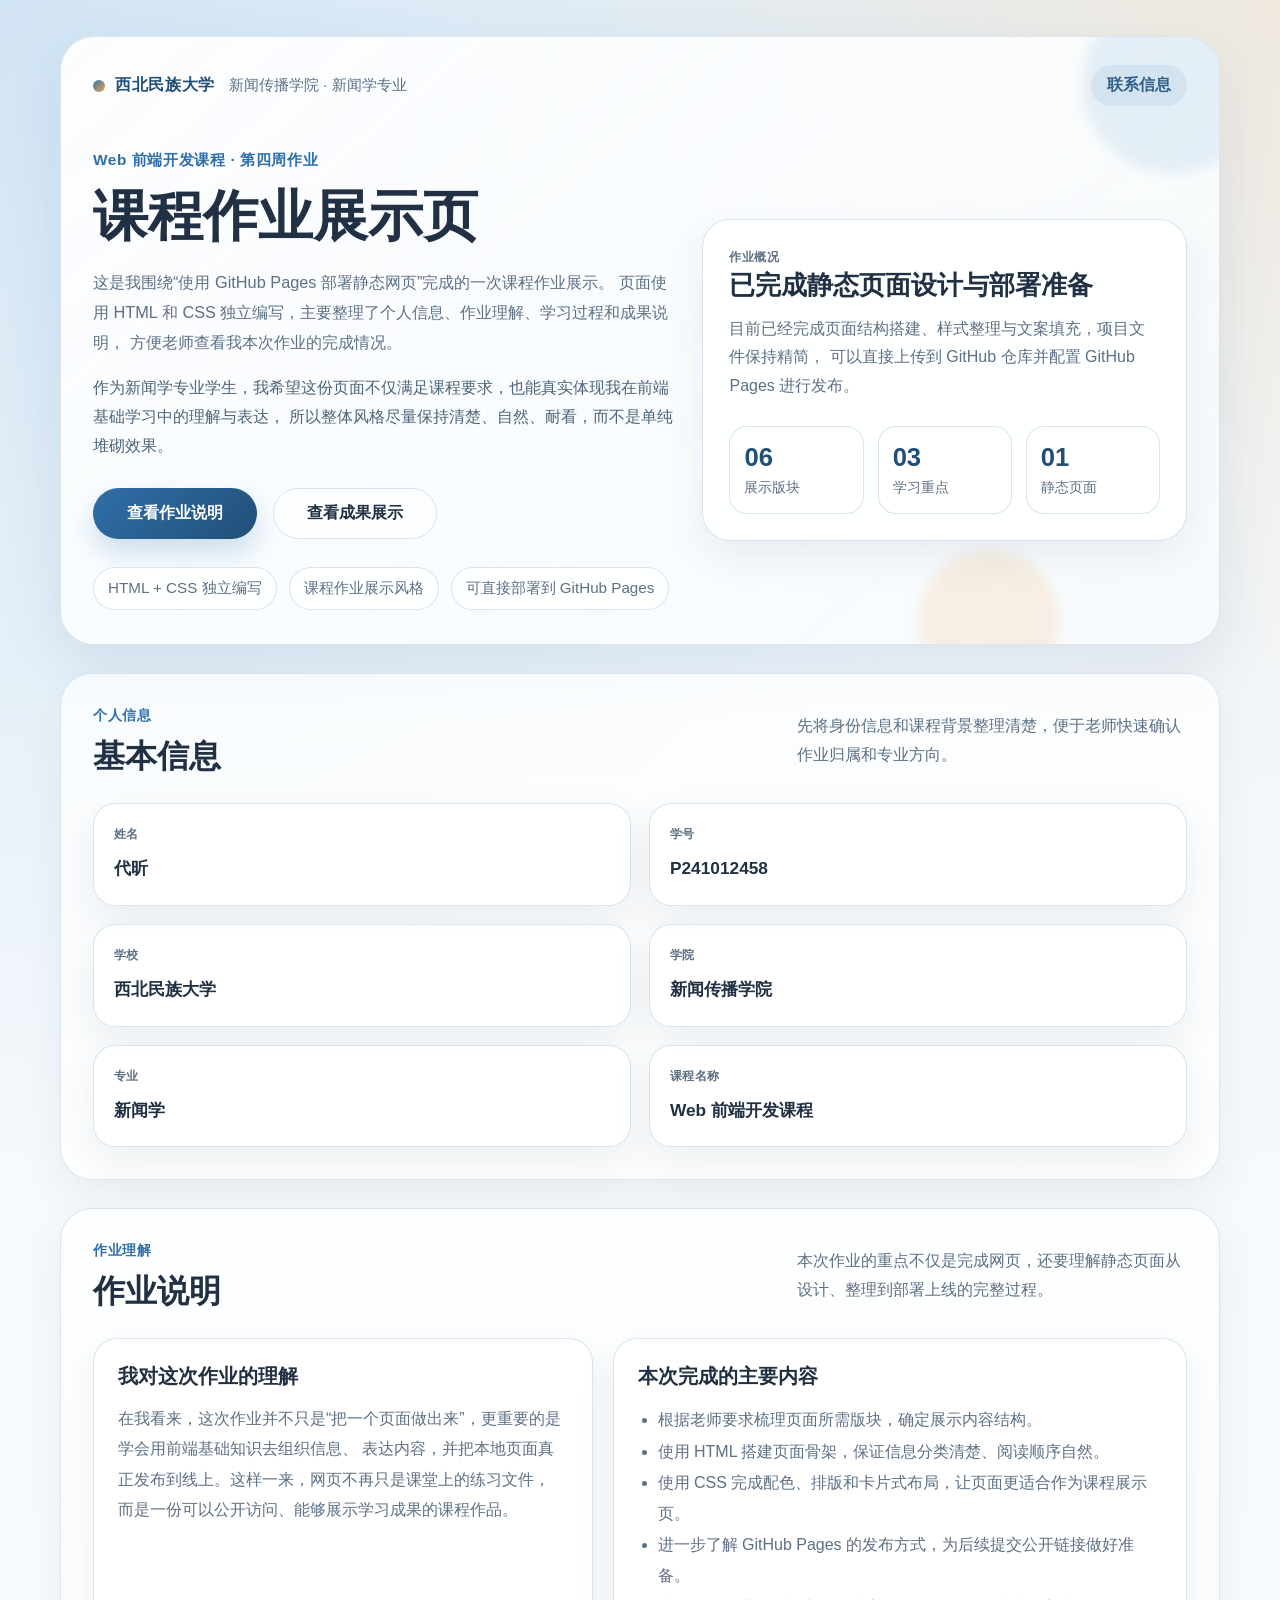
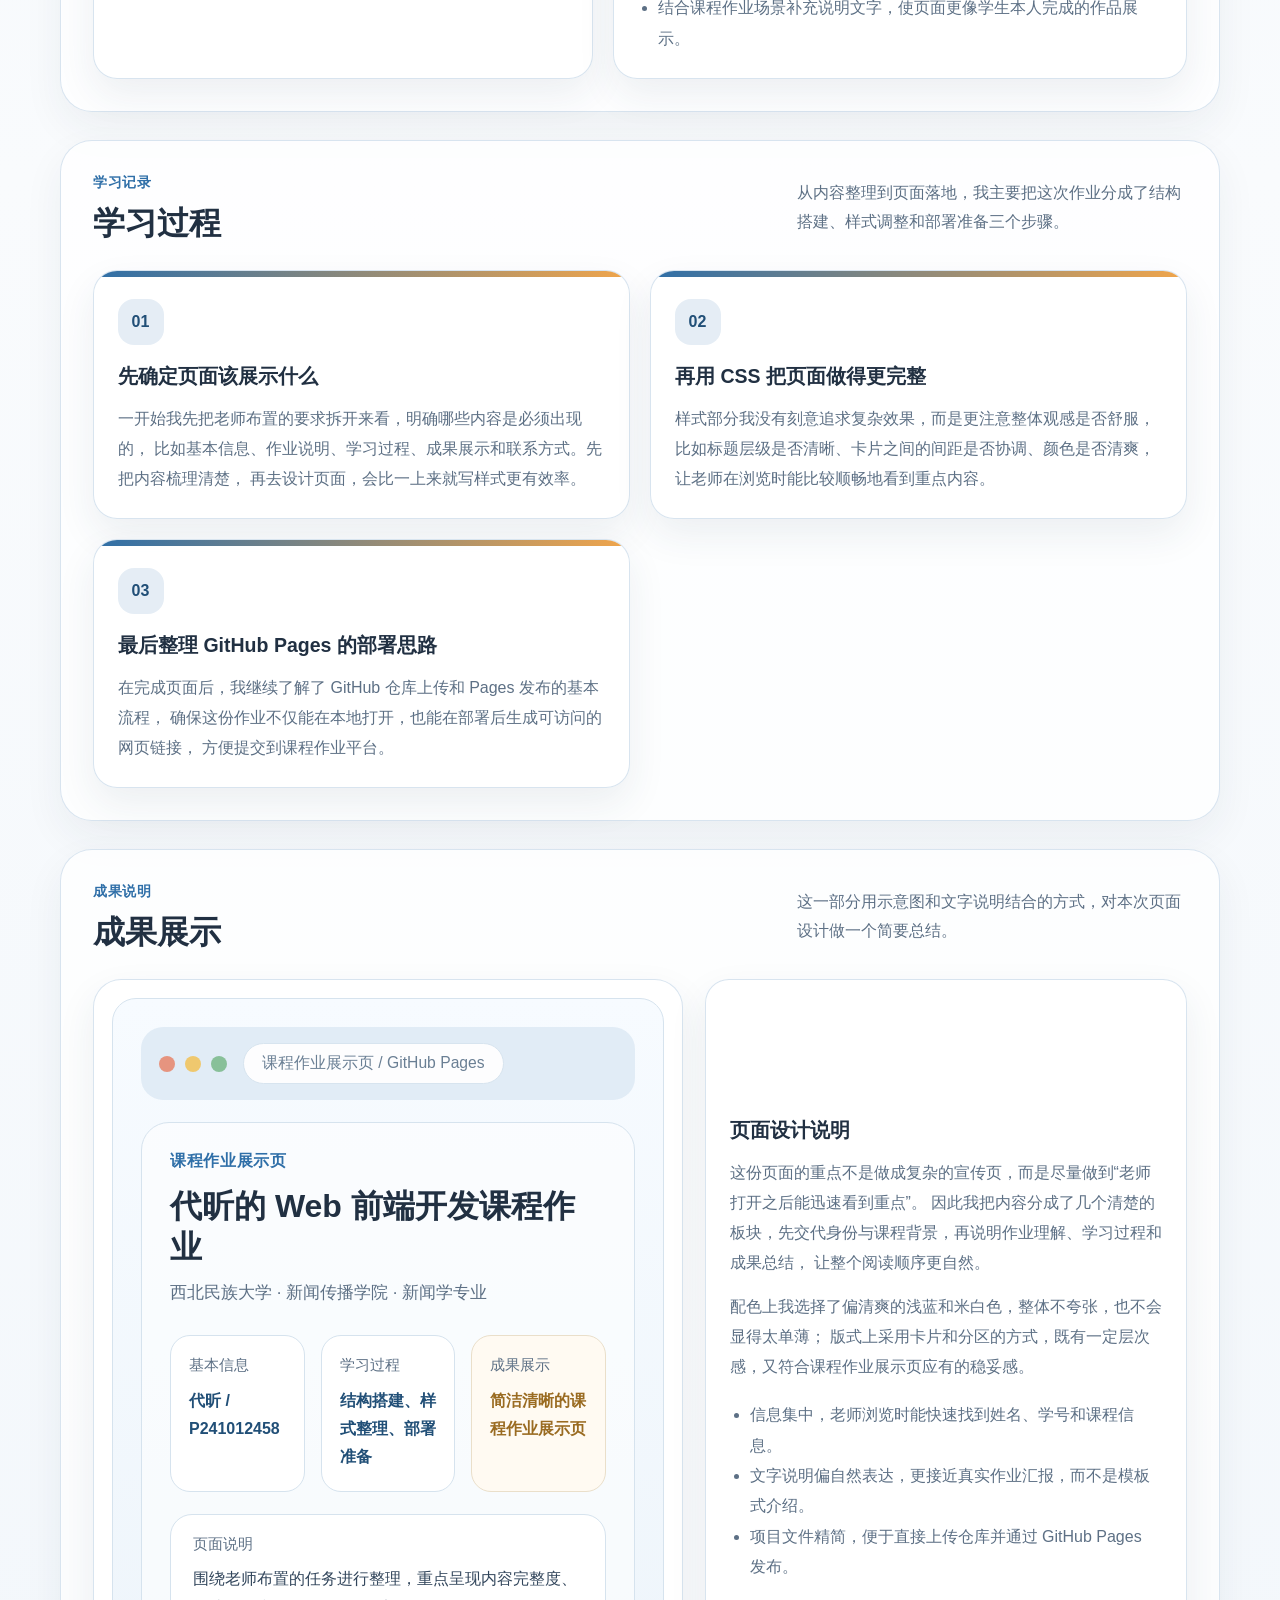
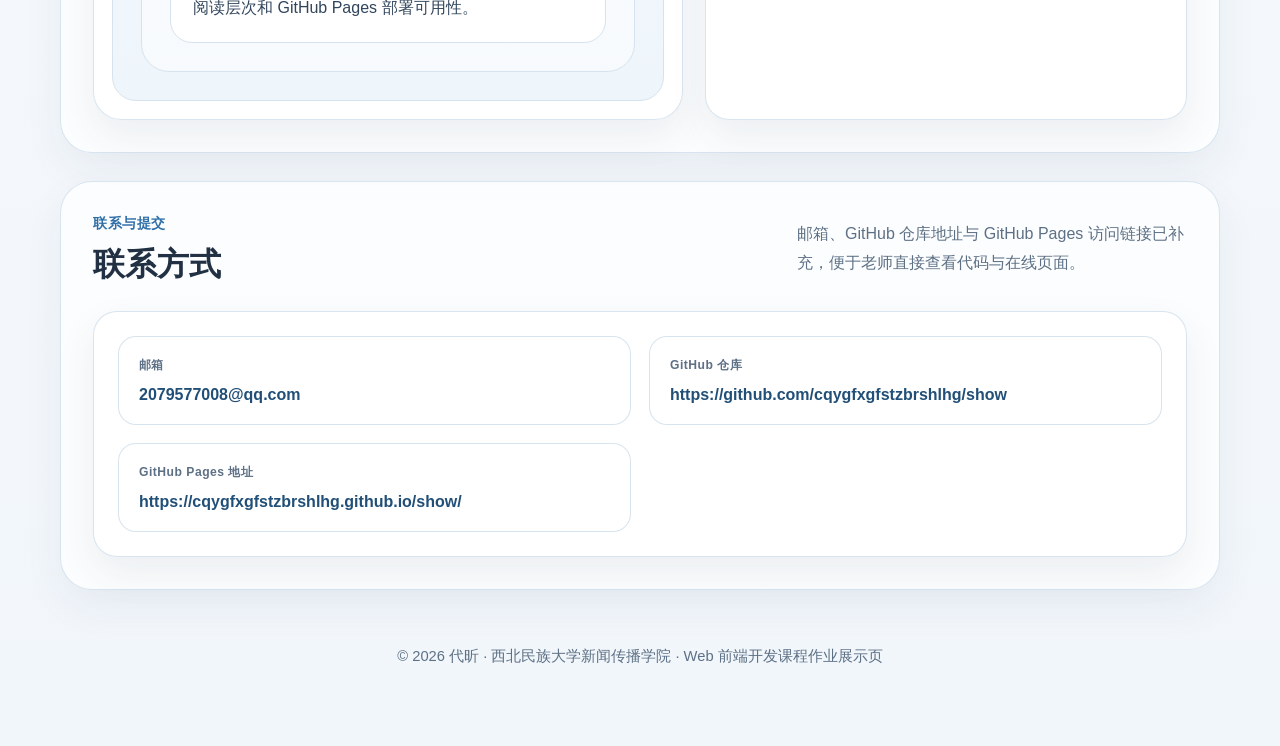
==== commit c268c12d: "Update contact section with repository and pages links Made-with: Cursor" ====
--- a/index.html
+++ b/index.html
@@ -264,7 +264,7 @@
             <h2>联系方式</h2>
           </div>
           <p class="section-desc">
-            邮箱信息已经补充，GitHub 仓库地址和 Pages 链接可以在你部署完成后再更新到这里。
+            邮箱、GitHub 仓库地址与 GitHub Pages 访问链接已补充，便于老师直接查看代码与在线页面。
           </p>
         </div>
 
@@ -275,11 +275,15 @@
           </div>
           <div>
             <p class="contact-label">GitHub 仓库</p>
-            <span>部署前补充你的仓库链接</span>
+            <a href="https://github.com/cqygfxgfstzbrshlhg/show" target="_blank" rel="noreferrer">
+              https://github.com/cqygfxgfstzbrshlhg/show
+            </a>
           </div>
           <div>
             <p class="contact-label">GitHub Pages 地址</p>
-            <span>发布完成后将公开访问链接填写在这里</span>
+            <a href="https://cqygfxgfstzbrshlhg.github.io/show/" target="_blank" rel="noreferrer">
+              https://cqygfxgfstzbrshlhg.github.io/show/
+            </a>
           </div>
         </div>
       </section>
